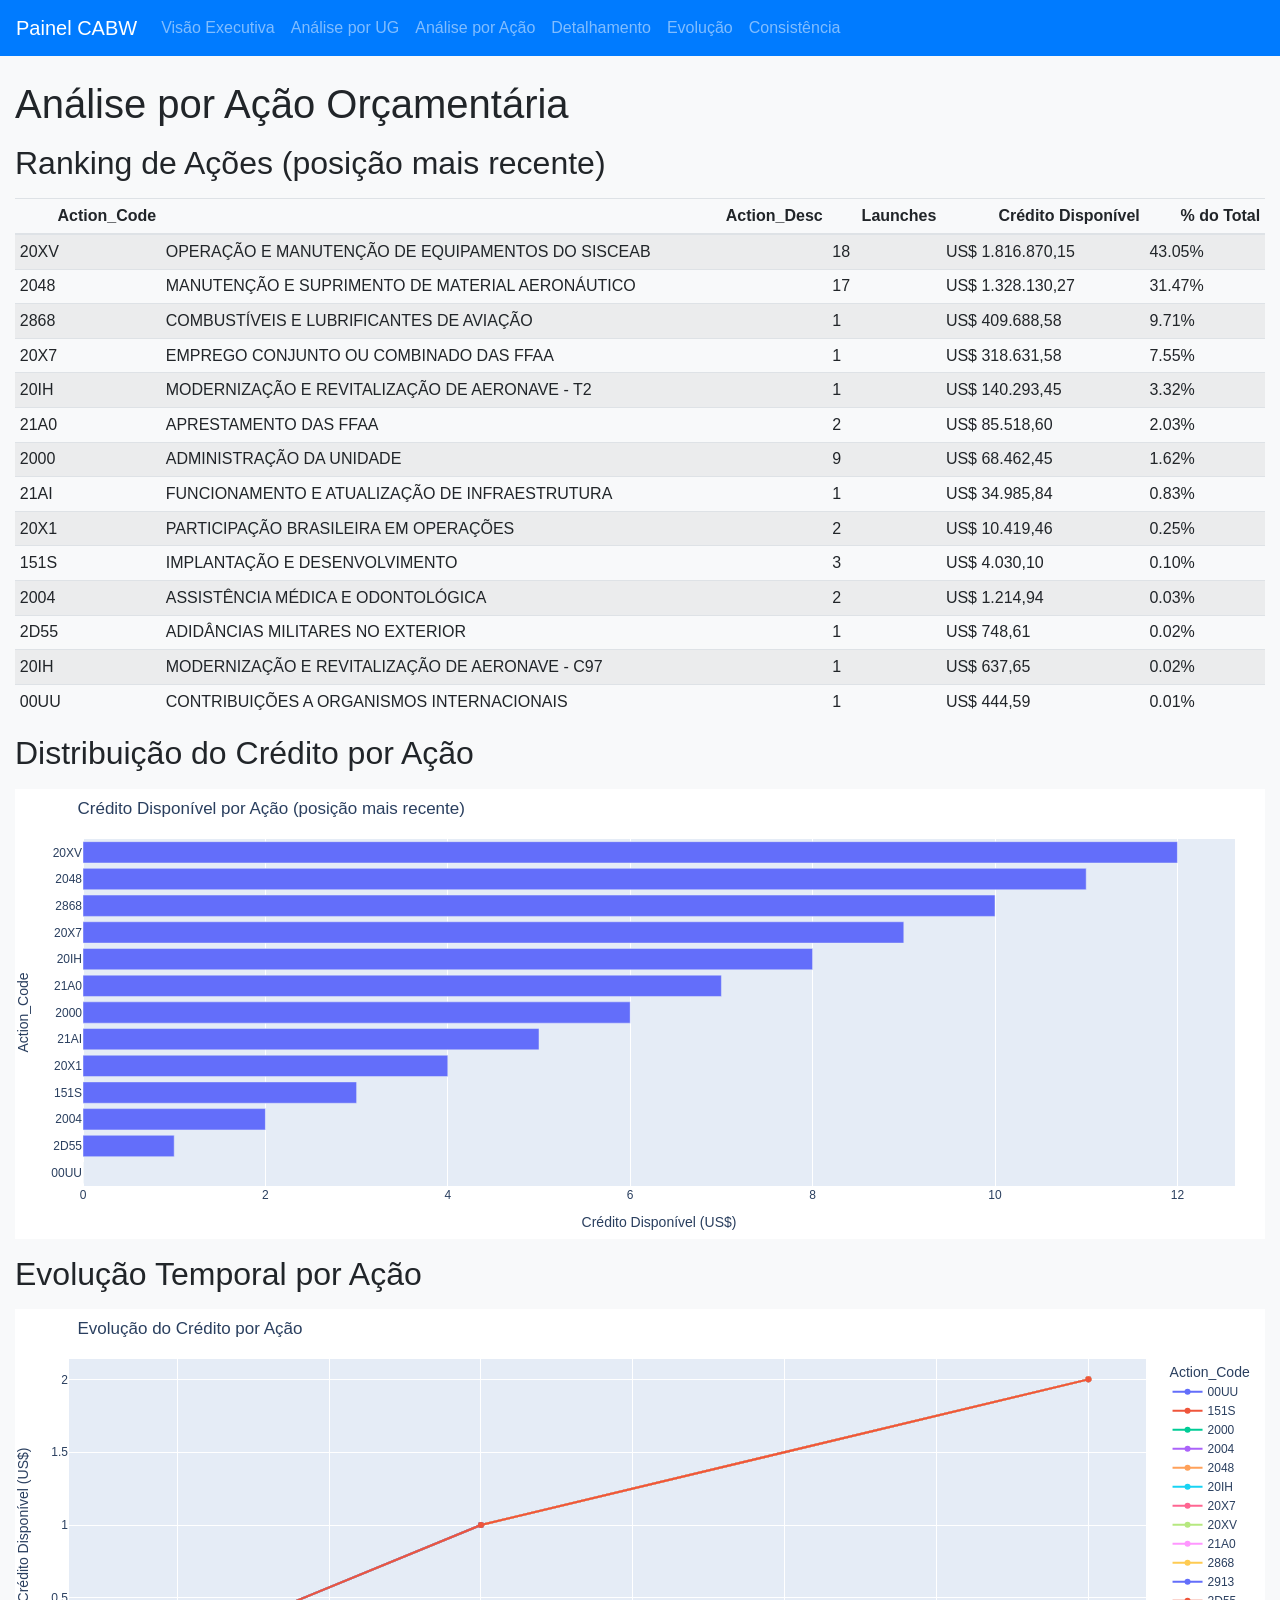
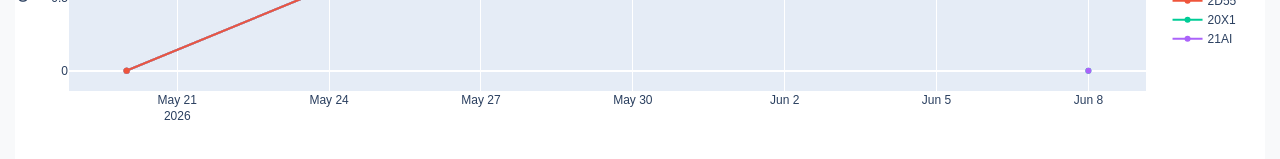
==== action.html @ 00cea477 "Add files via upload" ====
<!DOCTYPE html>
    <html lang="pt-BR">
    <head>
      <meta charset="utf-8">
      <meta name="viewport" content="width=device-width, initial-scale=1, shrink-to-fit=no">
      <title>Painel CABW - Análise por Ação</title>
      <link rel="stylesheet" href="https://cdn.jsdelivr.net/npm/bootstrap@4.6.2/dist/css/bootstrap.min.css">
      <link rel="stylesheet" type="text/css" href="css/style.css">
      <script src="https://cdn.plot.ly/plotly-2.16.1.min.js"></script>
    
    </head>
    <body>
    
    <nav class="navbar navbar-expand-lg navbar-dark bg-primary">
      <a class="navbar-brand" href="index.html">Painel CABW</a>
      <button class="navbar-toggler" type="button" data-toggle="collapse" data-target="#navbarNav" aria-controls="navbarNav" aria-expanded="false" aria-label="Toggle navigation">
        <span class="navbar-toggler-icon"></span>
      </button>
      <div class="collapse navbar-collapse" id="navbarNav">
        <ul class="navbar-nav mr-auto">
          <li class="nav-item"><a class="nav-link" href="index.html">Visão Executiva</a></li>
          <li class="nav-item"><a class="nav-link" href="ug.html">Análise por UG</a></li>
          <li class="nav-item"><a class="nav-link" href="action.html">Análise por Ação</a></li>
          <li class="nav-item"><a class="nav-link" href="detail.html">Detalhamento</a></li>
          <li class="nav-item"><a class="nav-link" href="evolution.html">Evolução</a></li>
          <li class="nav-item"><a class="nav-link" href="consistency.html">Consistência</a></li>
        </ul>
      </div>
    </nav>
    
    <div class="container-fluid mt-4">
    <h1>Análise por Ação Orçamentária</h1>
<h2>Ranking de Ações (posição mais recente)</h2>
<table class="dataframe table table-striped table-sm">
  <thead>
    <tr style="text-align: right;">
      <th>Action_Code</th>
      <th>Action_Desc</th>
      <th>Launches</th>
      <th>Crédito Disponível</th>
      <th>% do Total</th>
    </tr>
  </thead>
  <tbody>
    <tr>
      <td>20XV</td>
      <td>OPERAÇÃO E MANUTENÇÃO DE EQUIPAMENTOS DO SISCEAB</td>
      <td>18</td>
      <td>US$ 1.816.870,15</td>
      <td>43.05%</td>
    </tr>
    <tr>
      <td>2048</td>
      <td>MANUTENÇÃO E SUPRIMENTO DE MATERIAL AERONÁUTICO</td>
      <td>17</td>
      <td>US$ 1.328.130,27</td>
      <td>31.47%</td>
    </tr>
    <tr>
      <td>2868</td>
      <td>COMBUSTÍVEIS E LUBRIFICANTES DE AVIAÇÃO</td>
      <td>1</td>
      <td>US$ 409.688,58</td>
      <td>9.71%</td>
    </tr>
    <tr>
      <td>20X7</td>
      <td>EMPREGO CONJUNTO OU COMBINADO DAS FFAA</td>
      <td>1</td>
      <td>US$ 318.631,58</td>
      <td>7.55%</td>
    </tr>
    <tr>
      <td>20IH</td>
      <td>MODERNIZAÇÃO E REVITALIZAÇÃO DE AERONAVE - T2</td>
      <td>1</td>
      <td>US$ 140.293,45</td>
      <td>3.32%</td>
    </tr>
    <tr>
      <td>21A0</td>
      <td>APRESTAMENTO DAS FFAA</td>
      <td>2</td>
      <td>US$ 85.518,60</td>
      <td>2.03%</td>
    </tr>
    <tr>
      <td>2000</td>
      <td>ADMINISTRAÇÃO DA UNIDADE</td>
      <td>9</td>
      <td>US$ 68.462,45</td>
      <td>1.62%</td>
    </tr>
    <tr>
      <td>21AI</td>
      <td>FUNCIONAMENTO E ATUALIZAÇÃO DE INFRAESTRUTURA</td>
      <td>1</td>
      <td>US$ 34.985,84</td>
      <td>0.83%</td>
    </tr>
    <tr>
      <td>20X1</td>
      <td>PARTICIPAÇÃO BRASILEIRA EM OPERAÇÕES</td>
      <td>2</td>
      <td>US$ 10.419,46</td>
      <td>0.25%</td>
    </tr>
    <tr>
      <td>151S</td>
      <td>IMPLANTAÇÃO E DESENVOLVIMENTO</td>
      <td>3</td>
      <td>US$ 4.030,10</td>
      <td>0.10%</td>
    </tr>
    <tr>
      <td>2004</td>
      <td>ASSISTÊNCIA MÉDICA E ODONTOLÓGICA</td>
      <td>2</td>
      <td>US$ 1.214,94</td>
      <td>0.03%</td>
    </tr>
    <tr>
      <td>2D55</td>
      <td>ADIDÂNCIAS MILITARES NO EXTERIOR</td>
      <td>1</td>
      <td>US$ 748,61</td>
      <td>0.02%</td>
    </tr>
    <tr>
      <td>20IH</td>
      <td>MODERNIZAÇÃO E REVITALIZAÇÃO DE AERONAVE - C97</td>
      <td>1</td>
      <td>US$ 637,65</td>
      <td>0.02%</td>
    </tr>
    <tr>
      <td>00UU</td>
      <td>CONTRIBUIÇÕES A ORGANISMOS INTERNACIONAIS</td>
      <td>1</td>
      <td>US$ 444,59</td>
      <td>0.01%</td>
    </tr>
  </tbody>
</table><h2>Distribuição do Crédito por Ação</h2>
<div>                            <div id="ee2855ca-804e-45d4-9685-c2eab8372aeb" class="plotly-graph-div" style="height:100%; width:100%;"></div>            <script type="text/javascript">                window.PLOTLYENV=window.PLOTLYENV || {};                                if (document.getElementById("ee2855ca-804e-45d4-9685-c2eab8372aeb")) {                    Plotly.newPlot(                        "ee2855ca-804e-45d4-9685-c2eab8372aeb",                        [{"hovertemplate":"Crédito Disponível (US$)=%{x}\u003cbr\u003eAction_Code=%{y}\u003cextra\u003e\u003c\u002fextra\u003e","legendgroup":"","marker":{"color":"#636efa","pattern":{"shape":""}},"name":"","orientation":"h","showlegend":false,"textposition":"auto","x":{"dtype":"f8","bdata":"PQrXo3DJe0B7FK5H4WSHQPYoXI\u002fC+5JAMzMzMzN8r0AUrkfhulnEQBSuR+E6FeFANDMzM+e28ECamZmZ6eD0QM3MzMwYNAFBH4XrUZ5yE0EfhetRYgEZQVK4HkUCRDRBZmZmJia5O0E="},"xaxis":"x","y":["00UU","2D55","2004","151S","20X1","21AI","2000","21A0","20IH","20X7","2868","2048","20XV"],"yaxis":"y","type":"bar"}],                        {"template":{"data":{"histogram2dcontour":[{"type":"histogram2dcontour","colorbar":{"outlinewidth":0,"ticks":""},"colorscale":[[0.0,"#0d0887"],[0.1111111111111111,"#46039f"],[0.2222222222222222,"#7201a8"],[0.3333333333333333,"#9c179e"],[0.4444444444444444,"#bd3786"],[0.5555555555555556,"#d8576b"],[0.6666666666666666,"#ed7953"],[0.7777777777777778,"#fb9f3a"],[0.8888888888888888,"#fdca26"],[1.0,"#f0f921"]]}],"choropleth":[{"type":"choropleth","colorbar":{"outlinewidth":0,"ticks":""}}],"histogram2d":[{"type":"histogram2d","colorbar":{"outlinewidth":0,"ticks":""},"colorscale":[[0.0,"#0d0887"],[0.1111111111111111,"#46039f"],[0.2222222222222222,"#7201a8"],[0.3333333333333333,"#9c179e"],[0.4444444444444444,"#bd3786"],[0.5555555555555556,"#d8576b"],[0.6666666666666666,"#ed7953"],[0.7777777777777778,"#fb9f3a"],[0.8888888888888888,"#fdca26"],[1.0,"#f0f921"]]}],"heatmap":[{"type":"heatmap","colorbar":{"outlinewidth":0,"ticks":""},"colorscale":[[0.0,"#0d0887"],[0.1111111111111111,"#46039f"],[0.2222222222222222,"#7201a8"],[0.3333333333333333,"#9c179e"],[0.4444444444444444,"#bd3786"],[0.5555555555555556,"#d8576b"],[0.6666666666666666,"#ed7953"],[0.7777777777777778,"#fb9f3a"],[0.8888888888888888,"#fdca26"],[1.0,"#f0f921"]]}],"contourcarpet":[{"type":"contourcarpet","colorbar":{"outlinewidth":0,"ticks":""}}],"contour":[{"type":"contour","colorbar":{"outlinewidth":0,"ticks":""},"colorscale":[[0.0,"#0d0887"],[0.1111111111111111,"#46039f"],[0.2222222222222222,"#7201a8"],[0.3333333333333333,"#9c179e"],[0.4444444444444444,"#bd3786"],[0.5555555555555556,"#d8576b"],[0.6666666666666666,"#ed7953"],[0.7777777777777778,"#fb9f3a"],[0.8888888888888888,"#fdca26"],[1.0,"#f0f921"]]}],"surface":[{"type":"surface","colorbar":{"outlinewidth":0,"ticks":""},"colorscale":[[0.0,"#0d0887"],[0.1111111111111111,"#46039f"],[0.2222222222222222,"#7201a8"],[0.3333333333333333,"#9c179e"],[0.4444444444444444,"#bd3786"],[0.5555555555555556,"#d8576b"],[0.6666666666666666,"#ed7953"],[0.7777777777777778,"#fb9f3a"],[0.8888888888888888,"#fdca26"],[1.0,"#f0f921"]]}],"mesh3d":[{"type":"mesh3d","colorbar":{"outlinewidth":0,"ticks":""}}],"scatter":[{"fillpattern":{"fillmode":"overlay","size":10,"solidity":0.2},"type":"scatter"}],"parcoords":[{"type":"parcoords","line":{"colorbar":{"outlinewidth":0,"ticks":""}}}],"scatterpolargl":[{"type":"scatterpolargl","marker":{"colorbar":{"outlinewidth":0,"ticks":""}}}],"bar":[{"error_x":{"color":"#2a3f5f"},"error_y":{"color":"#2a3f5f"},"marker":{"line":{"color":"#E5ECF6","width":0.5},"pattern":{"fillmode":"overlay","size":10,"solidity":0.2}},"type":"bar"}],"scattergeo":[{"type":"scattergeo","marker":{"colorbar":{"outlinewidth":0,"ticks":""}}}],"scatterpolar":[{"type":"scatterpolar","marker":{"colorbar":{"outlinewidth":0,"ticks":""}}}],"histogram":[{"marker":{"pattern":{"fillmode":"overlay","size":10,"solidity":0.2}},"type":"histogram"}],"scattergl":[{"type":"scattergl","marker":{"colorbar":{"outlinewidth":0,"ticks":""}}}],"scatter3d":[{"type":"scatter3d","line":{"colorbar":{"outlinewidth":0,"ticks":""}},"marker":{"colorbar":{"outlinewidth":0,"ticks":""}}}],"scattermap":[{"type":"scattermap","marker":{"colorbar":{"outlinewidth":0,"ticks":""}}}],"scattermapbox":[{"type":"scattermapbox","marker":{"colorbar":{"outlinewidth":0,"ticks":""}}}],"scatterternary":[{"type":"scatterternary","marker":{"colorbar":{"outlinewidth":0,"ticks":""}}}],"scattercarpet":[{"type":"scattercarpet","marker":{"colorbar":{"outlinewidth":0,"ticks":""}}}],"carpet":[{"aaxis":{"endlinecolor":"#2a3f5f","gridcolor":"white","linecolor":"white","minorgridcolor":"white","startlinecolor":"#2a3f5f"},"baxis":{"endlinecolor":"#2a3f5f","gridcolor":"white","linecolor":"white","minorgridcolor":"white","startlinecolor":"#2a3f5f"},"type":"carpet"}],"table":[{"cells":{"fill":{"color":"#EBF0F8"},"line":{"color":"white"}},"header":{"fill":{"color":"#C8D4E3"},"line":{"color":"white"}},"type":"table"}],"barpolar":[{"marker":{"line":{"color":"#E5ECF6","width":0.5},"pattern":{"fillmode":"overlay","size":10,"solidity":0.2}},"type":"barpolar"}],"pie":[{"automargin":true,"type":"pie"}]},"layout":{"autotypenumbers":"strict","colorway":["#636efa","#EF553B","#00cc96","#ab63fa","#FFA15A","#19d3f3","#FF6692","#B6E880","#FF97FF","#FECB52"],"font":{"color":"#2a3f5f"},"hovermode":"closest","hoverlabel":{"align":"left"},"paper_bgcolor":"white","plot_bgcolor":"#E5ECF6","polar":{"bgcolor":"#E5ECF6","angularaxis":{"gridcolor":"white","linecolor":"white","ticks":""},"radialaxis":{"gridcolor":"white","linecolor":"white","ticks":""}},"ternary":{"bgcolor":"#E5ECF6","aaxis":{"gridcolor":"white","linecolor":"white","ticks":""},"baxis":{"gridcolor":"white","linecolor":"white","ticks":""},"caxis":{"gridcolor":"white","linecolor":"white","ticks":""}},"coloraxis":{"colorbar":{"outlinewidth":0,"ticks":""}},"colorscale":{"sequential":[[0.0,"#0d0887"],[0.1111111111111111,"#46039f"],[0.2222222222222222,"#7201a8"],[0.3333333333333333,"#9c179e"],[0.4444444444444444,"#bd3786"],[0.5555555555555556,"#d8576b"],[0.6666666666666666,"#ed7953"],[0.7777777777777778,"#fb9f3a"],[0.8888888888888888,"#fdca26"],[1.0,"#f0f921"]],"sequentialminus":[[0.0,"#0d0887"],[0.1111111111111111,"#46039f"],[0.2222222222222222,"#7201a8"],[0.3333333333333333,"#9c179e"],[0.4444444444444444,"#bd3786"],[0.5555555555555556,"#d8576b"],[0.6666666666666666,"#ed7953"],[0.7777777777777778,"#fb9f3a"],[0.8888888888888888,"#fdca26"],[1.0,"#f0f921"]],"diverging":[[0,"#8e0152"],[0.1,"#c51b7d"],[0.2,"#de77ae"],[0.3,"#f1b6da"],[0.4,"#fde0ef"],[0.5,"#f7f7f7"],[0.6,"#e6f5d0"],[0.7,"#b8e186"],[0.8,"#7fbc41"],[0.9,"#4d9221"],[1,"#276419"]]},"xaxis":{"gridcolor":"white","linecolor":"white","ticks":"","title":{"standoff":15},"zerolinecolor":"white","automargin":true,"zerolinewidth":2},"yaxis":{"gridcolor":"white","linecolor":"white","ticks":"","title":{"standoff":15},"zerolinecolor":"white","automargin":true,"zerolinewidth":2},"scene":{"xaxis":{"backgroundcolor":"#E5ECF6","gridcolor":"white","linecolor":"white","showbackground":true,"ticks":"","zerolinecolor":"white","gridwidth":2},"yaxis":{"backgroundcolor":"#E5ECF6","gridcolor":"white","linecolor":"white","showbackground":true,"ticks":"","zerolinecolor":"white","gridwidth":2},"zaxis":{"backgroundcolor":"#E5ECF6","gridcolor":"white","linecolor":"white","showbackground":true,"ticks":"","zerolinecolor":"white","gridwidth":2}},"shapedefaults":{"line":{"color":"#2a3f5f"}},"annotationdefaults":{"arrowcolor":"#2a3f5f","arrowhead":0,"arrowwidth":1},"geo":{"bgcolor":"white","landcolor":"#E5ECF6","subunitcolor":"white","showland":true,"showlakes":true,"lakecolor":"white"},"title":{"x":0.05},"mapbox":{"style":"light"}}},"xaxis":{"anchor":"y","domain":[0.0,1.0],"title":{"text":"Crédito Disponível (US$)"}},"yaxis":{"anchor":"x","domain":[0.0,1.0],"title":{"text":"Action_Code"}},"legend":{"tracegroupgap":0},"title":{"text":"Crédito Disponível por Ação (posição mais recente)"},"barmode":"relative","margin":{"l":30,"r":30,"t":50,"b":30}},                        {"responsive": true}                    )                };            </script>        </div><h2>Evolução Temporal por Ação</h2>
<div>                            <div id="6f3ee8f8-37bc-4fb2-8448-15db2465bc88" class="plotly-graph-div" style="height:100%; width:100%;"></div>            <script type="text/javascript">                window.PLOTLYENV=window.PLOTLYENV || {};                                if (document.getElementById("6f3ee8f8-37bc-4fb2-8448-15db2465bc88")) {                    Plotly.newPlot(                        "6f3ee8f8-37bc-4fb2-8448-15db2465bc88",                        [{"hovertemplate":"Action_Code=00UU\u003cbr\u003e=%{x}\u003cbr\u003eCrédito Disponível (US$)=%{y}\u003cextra\u003e\u003c\u002fextra\u003e","legendgroup":"00UU","line":{"color":"#636efa","dash":"solid"},"marker":{"symbol":"circle"},"mode":"lines+markers","name":"00UU","orientation":"v","showlegend":true,"x":["2026-05-20T00:00:00","2026-05-27T00:00:00","2026-06-08T00:00:00"],"xaxis":"x","y":{"dtype":"f8","bdata":"PQrXo3DJe0A9CtejcMl7QD0K16NwyXtA"},"yaxis":"y","type":"scatter"},{"hovertemplate":"Action_Code=151S\u003cbr\u003e=%{x}\u003cbr\u003eCrédito Disponível (US$)=%{y}\u003cextra\u003e\u003c\u002fextra\u003e","legendgroup":"151S","line":{"color":"#EF553B","dash":"solid"},"marker":{"symbol":"circle"},"mode":"lines+markers","name":"151S","orientation":"v","showlegend":true,"x":["2026-05-20T00:00:00","2026-05-27T00:00:00","2026-06-08T00:00:00"],"xaxis":"x","y":{"dtype":"f8","bdata":"ZmZmZma4n0BmZmZmZrifQDMzMzMzfK9A"},"yaxis":"y","type":"scatter"},{"hovertemplate":"Action_Code=2000\u003cbr\u003e=%{x}\u003cbr\u003eCrédito Disponível (US$)=%{y}\u003cextra\u003e\u003c\u002fextra\u003e","legendgroup":"2000","line":{"color":"#00cc96","dash":"solid"},"marker":{"symbol":"circle"},"mode":"lines+markers","name":"2000","orientation":"v","showlegend":true,"x":["2026-05-20T00:00:00","2026-05-27T00:00:00","2026-06-08T00:00:00"],"xaxis":"x","y":{"dtype":"f8","bdata":"9ihcjzqW+EBnZmZmDpnvQDQzMzPntvBA"},"yaxis":"y","type":"scatter"},{"hovertemplate":"Action_Code=2004\u003cbr\u003e=%{x}\u003cbr\u003eCrédito Disponível (US$)=%{y}\u003cextra\u003e\u003c\u002fextra\u003e","legendgroup":"2004","line":{"color":"#ab63fa","dash":"solid"},"marker":{"symbol":"circle"},"mode":"lines+markers","name":"2004","orientation":"v","showlegend":true,"x":["2026-05-20T00:00:00","2026-05-27T00:00:00","2026-06-08T00:00:00"],"xaxis":"x","y":{"dtype":"f8","bdata":"H4XrUfCQAkHsUbgehf+HQPYoXI\u002fC+5JA"},"yaxis":"y","type":"scatter"},{"hovertemplate":"Action_Code=2048\u003cbr\u003e=%{x}\u003cbr\u003eCrédito Disponível (US$)=%{y}\u003cextra\u003e\u003c\u002fextra\u003e","legendgroup":"2048","line":{"color":"#FFA15A","dash":"solid"},"marker":{"symbol":"circle"},"mode":"lines+markers","name":"2048","orientation":"v","showlegend":true,"x":["2026-05-20T00:00:00","2026-05-27T00:00:00","2026-06-08T00:00:00"],"xaxis":"x","y":{"dtype":"f8","bdata":"UrgeBdj7NkG4HoWrB7s6QVK4HkUCRDRB"},"yaxis":"y","type":"scatter"},{"hovertemplate":"Action_Code=20IH\u003cbr\u003e=%{x}\u003cbr\u003eCrédito Disponível (US$)=%{y}\u003cextra\u003e\u003c\u002fextra\u003e","legendgroup":"20IH","line":{"color":"#19d3f3","dash":"solid"},"marker":{"symbol":"circle"},"mode":"lines+markers","name":"20IH","orientation":"v","showlegend":true,"x":["2026-05-20T00:00:00","2026-05-27T00:00:00","2026-06-08T00:00:00"],"xaxis":"x","y":{"dtype":"f8","bdata":"ZmZmZgiVCUFmZmZmCJUJQc3MzMwYNAFB"},"yaxis":"y","type":"scatter"},{"hovertemplate":"Action_Code=20X7\u003cbr\u003e=%{x}\u003cbr\u003eCrédito Disponível (US$)=%{y}\u003cextra\u003e\u003c\u002fextra\u003e","legendgroup":"20X7","line":{"color":"#FF6692","dash":"solid"},"marker":{"symbol":"circle"},"mode":"lines+markers","name":"20X7","orientation":"v","showlegend":true,"x":["2026-05-20T00:00:00","2026-05-27T00:00:00","2026-06-08T00:00:00"],"xaxis":"x","y":{"dtype":"f8","bdata":"CtejcC2B8UBmZmZmjsbsQB+F61GechNB"},"yaxis":"y","type":"scatter"},{"hovertemplate":"Action_Code=20XV\u003cbr\u003e=%{x}\u003cbr\u003eCrédito Disponível (US$)=%{y}\u003cextra\u003e\u003c\u002fextra\u003e","legendgroup":"20XV","line":{"color":"#B6E880","dash":"solid"},"marker":{"symbol":"circle"},"mode":"lines+markers","name":"20XV","orientation":"v","showlegend":true,"x":["2026-05-20T00:00:00","2026-05-27T00:00:00","2026-06-08T00:00:00"],"xaxis":"x","y":{"dtype":"f8","bdata":"ZmZm5puLKkF7FK4H7D89QWZmZiYmuTtB"},"yaxis":"y","type":"scatter"},{"hovertemplate":"Action_Code=21A0\u003cbr\u003e=%{x}\u003cbr\u003eCrédito Disponível (US$)=%{y}\u003cextra\u003e\u003c\u002fextra\u003e","legendgroup":"21A0","line":{"color":"#FF97FF","dash":"solid"},"marker":{"symbol":"circle"},"mode":"lines+markers","name":"21A0","orientation":"v","showlegend":true,"x":["2026-05-20T00:00:00","2026-05-27T00:00:00","2026-06-08T00:00:00"],"xaxis":"x","y":{"dtype":"f8","bdata":"KVyPwhWI3kApXI\u002fCFYjeQJqZmZnp4PRA"},"yaxis":"y","type":"scatter"},{"hovertemplate":"Action_Code=2868\u003cbr\u003e=%{x}\u003cbr\u003eCrédito Disponível (US$)=%{y}\u003cextra\u003e\u003c\u002fextra\u003e","legendgroup":"2868","line":{"color":"#FECB52","dash":"solid"},"marker":{"symbol":"circle"},"mode":"lines+markers","name":"2868","orientation":"v","showlegend":true,"x":["2026-05-20T00:00:00","2026-05-27T00:00:00","2026-06-08T00:00:00"],"xaxis":"x","y":{"dtype":"f8","bdata":"SOF6lP\u002fLIUEAAAAA0PkhQR+F61FiARlB"},"yaxis":"y","type":"scatter"},{"hovertemplate":"Action_Code=2913\u003cbr\u003e=%{x}\u003cbr\u003eCrédito Disponível (US$)=%{y}\u003cextra\u003e\u003c\u002fextra\u003e","legendgroup":"2913","line":{"color":"#636efa","dash":"solid"},"marker":{"symbol":"circle"},"mode":"lines+markers","name":"2913","orientation":"v","showlegend":true,"x":["2026-05-20T00:00:00","2026-05-27T00:00:00"],"xaxis":"x","y":{"dtype":"f8","bdata":"AAAAAPBH90AAAAAA8Ef3QA=="},"yaxis":"y","type":"scatter"},{"hovertemplate":"Action_Code=2D55\u003cbr\u003e=%{x}\u003cbr\u003eCrédito Disponível (US$)=%{y}\u003cextra\u003e\u003c\u002fextra\u003e","legendgroup":"2D55","line":{"color":"#EF553B","dash":"solid"},"marker":{"symbol":"circle"},"mode":"lines+markers","name":"2D55","orientation":"v","showlegend":true,"x":["2026-05-20T00:00:00","2026-05-27T00:00:00","2026-06-08T00:00:00"],"xaxis":"x","y":{"dtype":"f8","bdata":"exSuR+Fkh0B7FK5H4WSHQHsUrkfhZIdA"},"yaxis":"y","type":"scatter"},{"hovertemplate":"Action_Code=20X1\u003cbr\u003e=%{x}\u003cbr\u003eCrédito Disponível (US$)=%{y}\u003cextra\u003e\u003c\u002fextra\u003e","legendgroup":"20X1","line":{"color":"#00cc96","dash":"solid"},"marker":{"symbol":"circle"},"mode":"lines+markers","name":"20X1","orientation":"v","showlegend":true,"x":["2026-06-08T00:00:00"],"xaxis":"x","y":{"dtype":"f8","bdata":"FK5H4bpZxEA="},"yaxis":"y","type":"scatter"},{"hovertemplate":"Action_Code=21AI\u003cbr\u003e=%{x}\u003cbr\u003eCrédito Disponível (US$)=%{y}\u003cextra\u003e\u003c\u002fextra\u003e","legendgroup":"21AI","line":{"color":"#ab63fa","dash":"solid"},"marker":{"symbol":"circle"},"mode":"lines+markers","name":"21AI","orientation":"v","showlegend":true,"x":["2026-06-08T00:00:00"],"xaxis":"x","y":{"dtype":"f8","bdata":"FK5H4ToV4UA="},"yaxis":"y","type":"scatter"}],                        {"template":{"data":{"histogram2dcontour":[{"type":"histogram2dcontour","colorbar":{"outlinewidth":0,"ticks":""},"colorscale":[[0.0,"#0d0887"],[0.1111111111111111,"#46039f"],[0.2222222222222222,"#7201a8"],[0.3333333333333333,"#9c179e"],[0.4444444444444444,"#bd3786"],[0.5555555555555556,"#d8576b"],[0.6666666666666666,"#ed7953"],[0.7777777777777778,"#fb9f3a"],[0.8888888888888888,"#fdca26"],[1.0,"#f0f921"]]}],"choropleth":[{"type":"choropleth","colorbar":{"outlinewidth":0,"ticks":""}}],"histogram2d":[{"type":"histogram2d","colorbar":{"outlinewidth":0,"ticks":""},"colorscale":[[0.0,"#0d0887"],[0.1111111111111111,"#46039f"],[0.2222222222222222,"#7201a8"],[0.3333333333333333,"#9c179e"],[0.4444444444444444,"#bd3786"],[0.5555555555555556,"#d8576b"],[0.6666666666666666,"#ed7953"],[0.7777777777777778,"#fb9f3a"],[0.8888888888888888,"#fdca26"],[1.0,"#f0f921"]]}],"heatmap":[{"type":"heatmap","colorbar":{"outlinewidth":0,"ticks":""},"colorscale":[[0.0,"#0d0887"],[0.1111111111111111,"#46039f"],[0.2222222222222222,"#7201a8"],[0.3333333333333333,"#9c179e"],[0.4444444444444444,"#bd3786"],[0.5555555555555556,"#d8576b"],[0.6666666666666666,"#ed7953"],[0.7777777777777778,"#fb9f3a"],[0.8888888888888888,"#fdca26"],[1.0,"#f0f921"]]}],"contourcarpet":[{"type":"contourcarpet","colorbar":{"outlinewidth":0,"ticks":""}}],"contour":[{"type":"contour","colorbar":{"outlinewidth":0,"ticks":""},"colorscale":[[0.0,"#0d0887"],[0.1111111111111111,"#46039f"],[0.2222222222222222,"#7201a8"],[0.3333333333333333,"#9c179e"],[0.4444444444444444,"#bd3786"],[0.5555555555555556,"#d8576b"],[0.6666666666666666,"#ed7953"],[0.7777777777777778,"#fb9f3a"],[0.8888888888888888,"#fdca26"],[1.0,"#f0f921"]]}],"surface":[{"type":"surface","colorbar":{"outlinewidth":0,"ticks":""},"colorscale":[[0.0,"#0d0887"],[0.1111111111111111,"#46039f"],[0.2222222222222222,"#7201a8"],[0.3333333333333333,"#9c179e"],[0.4444444444444444,"#bd3786"],[0.5555555555555556,"#d8576b"],[0.6666666666666666,"#ed7953"],[0.7777777777777778,"#fb9f3a"],[0.8888888888888888,"#fdca26"],[1.0,"#f0f921"]]}],"mesh3d":[{"type":"mesh3d","colorbar":{"outlinewidth":0,"ticks":""}}],"scatter":[{"fillpattern":{"fillmode":"overlay","size":10,"solidity":0.2},"type":"scatter"}],"parcoords":[{"type":"parcoords","line":{"colorbar":{"outlinewidth":0,"ticks":""}}}],"scatterpolargl":[{"type":"scatterpolargl","marker":{"colorbar":{"outlinewidth":0,"ticks":""}}}],"bar":[{"error_x":{"color":"#2a3f5f"},"error_y":{"color":"#2a3f5f"},"marker":{"line":{"color":"#E5ECF6","width":0.5},"pattern":{"fillmode":"overlay","size":10,"solidity":0.2}},"type":"bar"}],"scattergeo":[{"type":"scattergeo","marker":{"colorbar":{"outlinewidth":0,"ticks":""}}}],"scatterpolar":[{"type":"scatterpolar","marker":{"colorbar":{"outlinewidth":0,"ticks":""}}}],"histogram":[{"marker":{"pattern":{"fillmode":"overlay","size":10,"solidity":0.2}},"type":"histogram"}],"scattergl":[{"type":"scattergl","marker":{"colorbar":{"outlinewidth":0,"ticks":""}}}],"scatter3d":[{"type":"scatter3d","line":{"colorbar":{"outlinewidth":0,"ticks":""}},"marker":{"colorbar":{"outlinewidth":0,"ticks":""}}}],"scattermap":[{"type":"scattermap","marker":{"colorbar":{"outlinewidth":0,"ticks":""}}}],"scattermapbox":[{"type":"scattermapbox","marker":{"colorbar":{"outlinewidth":0,"ticks":""}}}],"scatterternary":[{"type":"scatterternary","marker":{"colorbar":{"outlinewidth":0,"ticks":""}}}],"scattercarpet":[{"type":"scattercarpet","marker":{"colorbar":{"outlinewidth":0,"ticks":""}}}],"carpet":[{"aaxis":{"endlinecolor":"#2a3f5f","gridcolor":"white","linecolor":"white","minorgridcolor":"white","startlinecolor":"#2a3f5f"},"baxis":{"endlinecolor":"#2a3f5f","gridcolor":"white","linecolor":"white","minorgridcolor":"white","startlinecolor":"#2a3f5f"},"type":"carpet"}],"table":[{"cells":{"fill":{"color":"#EBF0F8"},"line":{"color":"white"}},"header":{"fill":{"color":"#C8D4E3"},"line":{"color":"white"}},"type":"table"}],"barpolar":[{"marker":{"line":{"color":"#E5ECF6","width":0.5},"pattern":{"fillmode":"overlay","size":10,"solidity":0.2}},"type":"barpolar"}],"pie":[{"automargin":true,"type":"pie"}]},"layout":{"autotypenumbers":"strict","colorway":["#636efa","#EF553B","#00cc96","#ab63fa","#FFA15A","#19d3f3","#FF6692","#B6E880","#FF97FF","#FECB52"],"font":{"color":"#2a3f5f"},"hovermode":"closest","hoverlabel":{"align":"left"},"paper_bgcolor":"white","plot_bgcolor":"#E5ECF6","polar":{"bgcolor":"#E5ECF6","angularaxis":{"gridcolor":"white","linecolor":"white","ticks":""},"radialaxis":{"gridcolor":"white","linecolor":"white","ticks":""}},"ternary":{"bgcolor":"#E5ECF6","aaxis":{"gridcolor":"white","linecolor":"white","ticks":""},"baxis":{"gridcolor":"white","linecolor":"white","ticks":""},"caxis":{"gridcolor":"white","linecolor":"white","ticks":""}},"coloraxis":{"colorbar":{"outlinewidth":0,"ticks":""}},"colorscale":{"sequential":[[0.0,"#0d0887"],[0.1111111111111111,"#46039f"],[0.2222222222222222,"#7201a8"],[0.3333333333333333,"#9c179e"],[0.4444444444444444,"#bd3786"],[0.5555555555555556,"#d8576b"],[0.6666666666666666,"#ed7953"],[0.7777777777777778,"#fb9f3a"],[0.8888888888888888,"#fdca26"],[1.0,"#f0f921"]],"sequentialminus":[[0.0,"#0d0887"],[0.1111111111111111,"#46039f"],[0.2222222222222222,"#7201a8"],[0.3333333333333333,"#9c179e"],[0.4444444444444444,"#bd3786"],[0.5555555555555556,"#d8576b"],[0.6666666666666666,"#ed7953"],[0.7777777777777778,"#fb9f3a"],[0.8888888888888888,"#fdca26"],[1.0,"#f0f921"]],"diverging":[[0,"#8e0152"],[0.1,"#c51b7d"],[0.2,"#de77ae"],[0.3,"#f1b6da"],[0.4,"#fde0ef"],[0.5,"#f7f7f7"],[0.6,"#e6f5d0"],[0.7,"#b8e186"],[0.8,"#7fbc41"],[0.9,"#4d9221"],[1,"#276419"]]},"xaxis":{"gridcolor":"white","linecolor":"white","ticks":"","title":{"standoff":15},"zerolinecolor":"white","automargin":true,"zerolinewidth":2},"yaxis":{"gridcolor":"white","linecolor":"white","ticks":"","title":{"standoff":15},"zerolinecolor":"white","automargin":true,"zerolinewidth":2},"scene":{"xaxis":{"backgroundcolor":"#E5ECF6","gridcolor":"white","linecolor":"white","showbackground":true,"ticks":"","zerolinecolor":"white","gridwidth":2},"yaxis":{"backgroundcolor":"#E5ECF6","gridcolor":"white","linecolor":"white","showbackground":true,"ticks":"","zerolinecolor":"white","gridwidth":2},"zaxis":{"backgroundcolor":"#E5ECF6","gridcolor":"white","linecolor":"white","showbackground":true,"ticks":"","zerolinecolor":"white","gridwidth":2}},"shapedefaults":{"line":{"color":"#2a3f5f"}},"annotationdefaults":{"arrowcolor":"#2a3f5f","arrowhead":0,"arrowwidth":1},"geo":{"bgcolor":"white","landcolor":"#E5ECF6","subunitcolor":"white","showland":true,"showlakes":true,"lakecolor":"white"},"title":{"x":0.05},"mapbox":{"style":"light"}}},"xaxis":{"anchor":"y","domain":[0.0,1.0],"title":{"text":""}},"yaxis":{"anchor":"x","domain":[0.0,1.0],"title":{"text":"Crédito Disponível (US$)"}},"legend":{"title":{"text":"Action_Code"},"tracegroupgap":0},"title":{"text":"Evolução do Crédito por Ação"},"margin":{"l":30,"r":30,"t":50,"b":30}},                        {"responsive": true}                    )                };            </script>        </div>
    </div>
    <script src="https://cdn.jsdelivr.net/npm/bootstrap@4.6.2/dist/js/bootstrap.bundle.min.js"></script>
    </body>
    </html>
---- css/style.css ----
body { background-color: #f8f9fa; }
    h1, h2 { margin-top: 1rem; margin-bottom: 1rem; }
    .card { min-height: 140px; }
    .card-text { font-size: 1.1rem; }
    table.dataTable thead th {
        background-color: #007bff;
        color: white;
    }
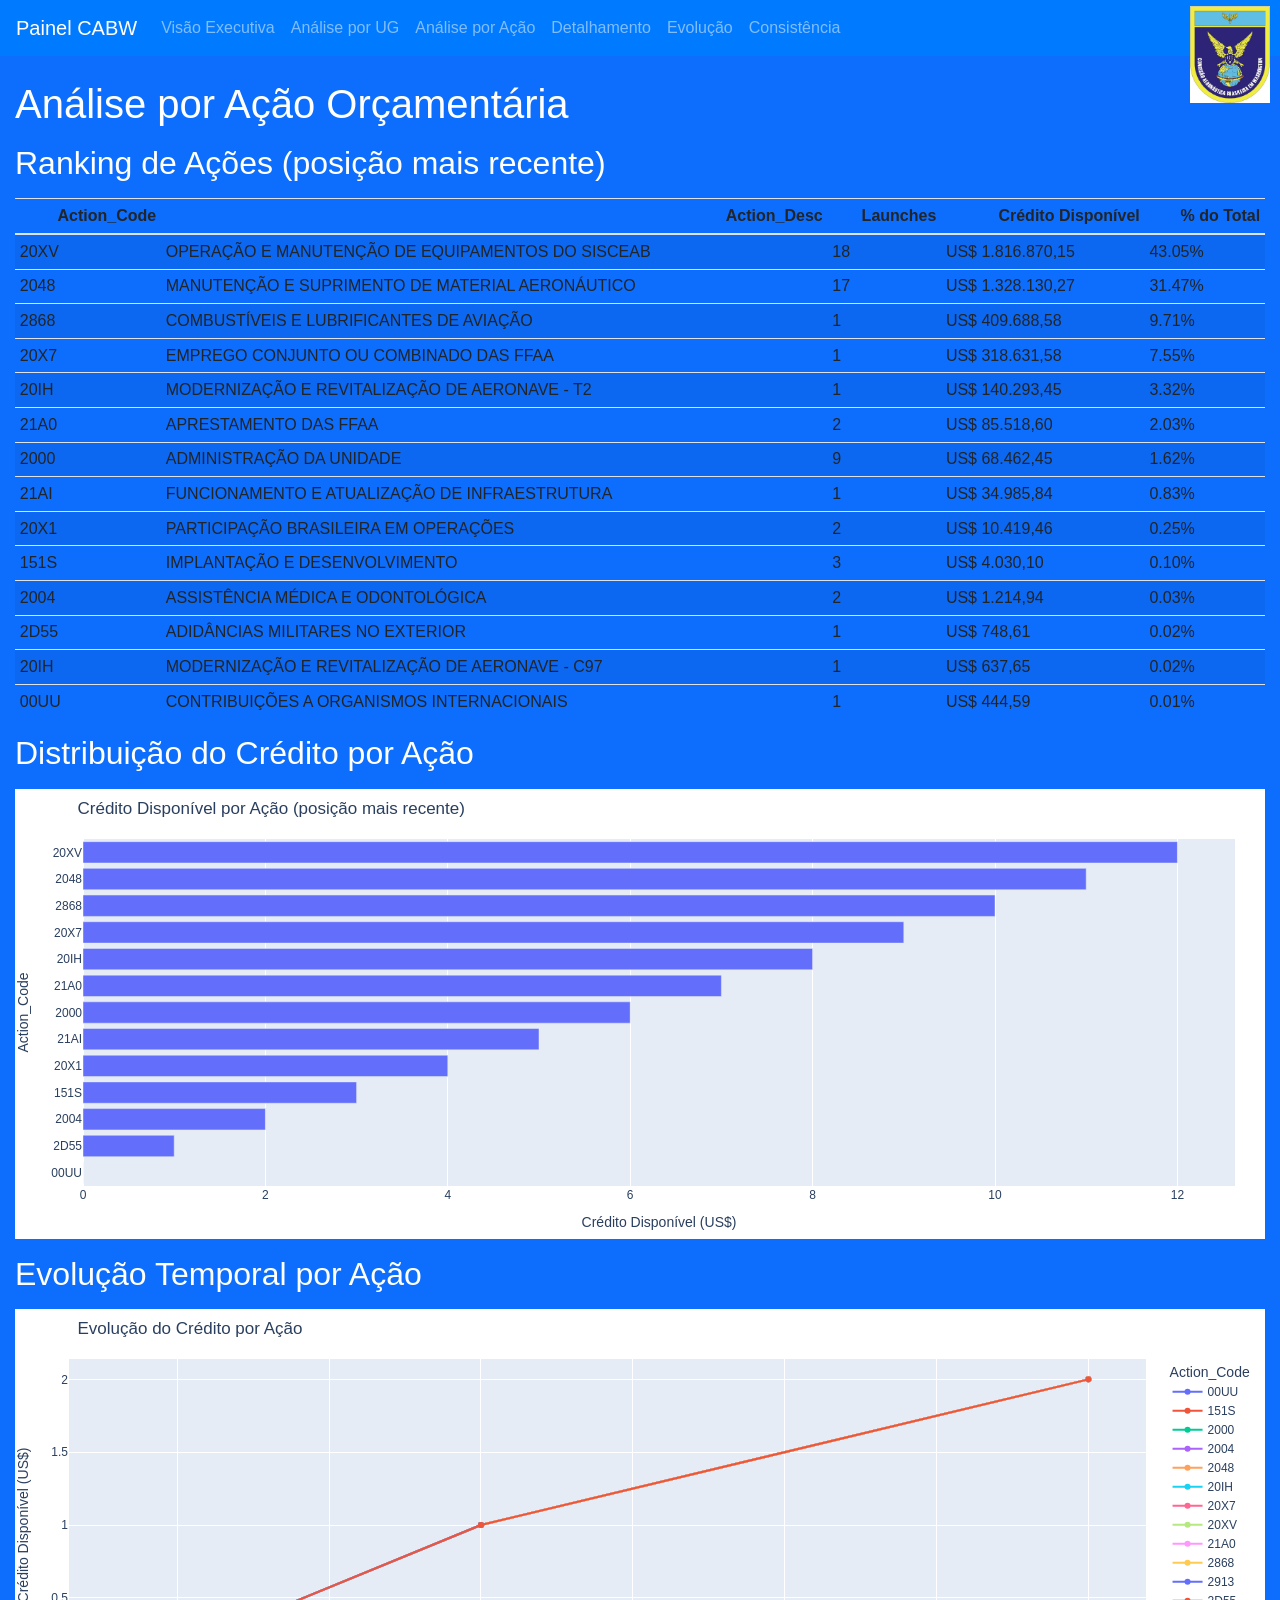
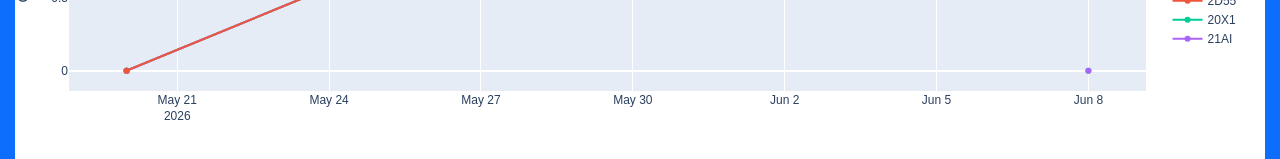
==== commit 3d478905: "Add files via upload" ====
--- a/action.html
+++ b/action.html
@@ -14,6 +14,8 @@
     
     <nav class="navbar navbar-expand-lg navbar-dark bg-primary">
       <a class="navbar-brand" href="index.html">Painel CABW</a>
+      <!-- Logo image pinned to the top right -->
+      <img src="cabw_logo.png" alt="CABW logo" class="header-logo">
       <button class="navbar-toggler" type="button" data-toggle="collapse" data-target="#navbarNav" aria-controls="navbarNav" aria-expanded="false" aria-label="Toggle navigation">
         <span class="navbar-toggler-icon"></span>
       </button>
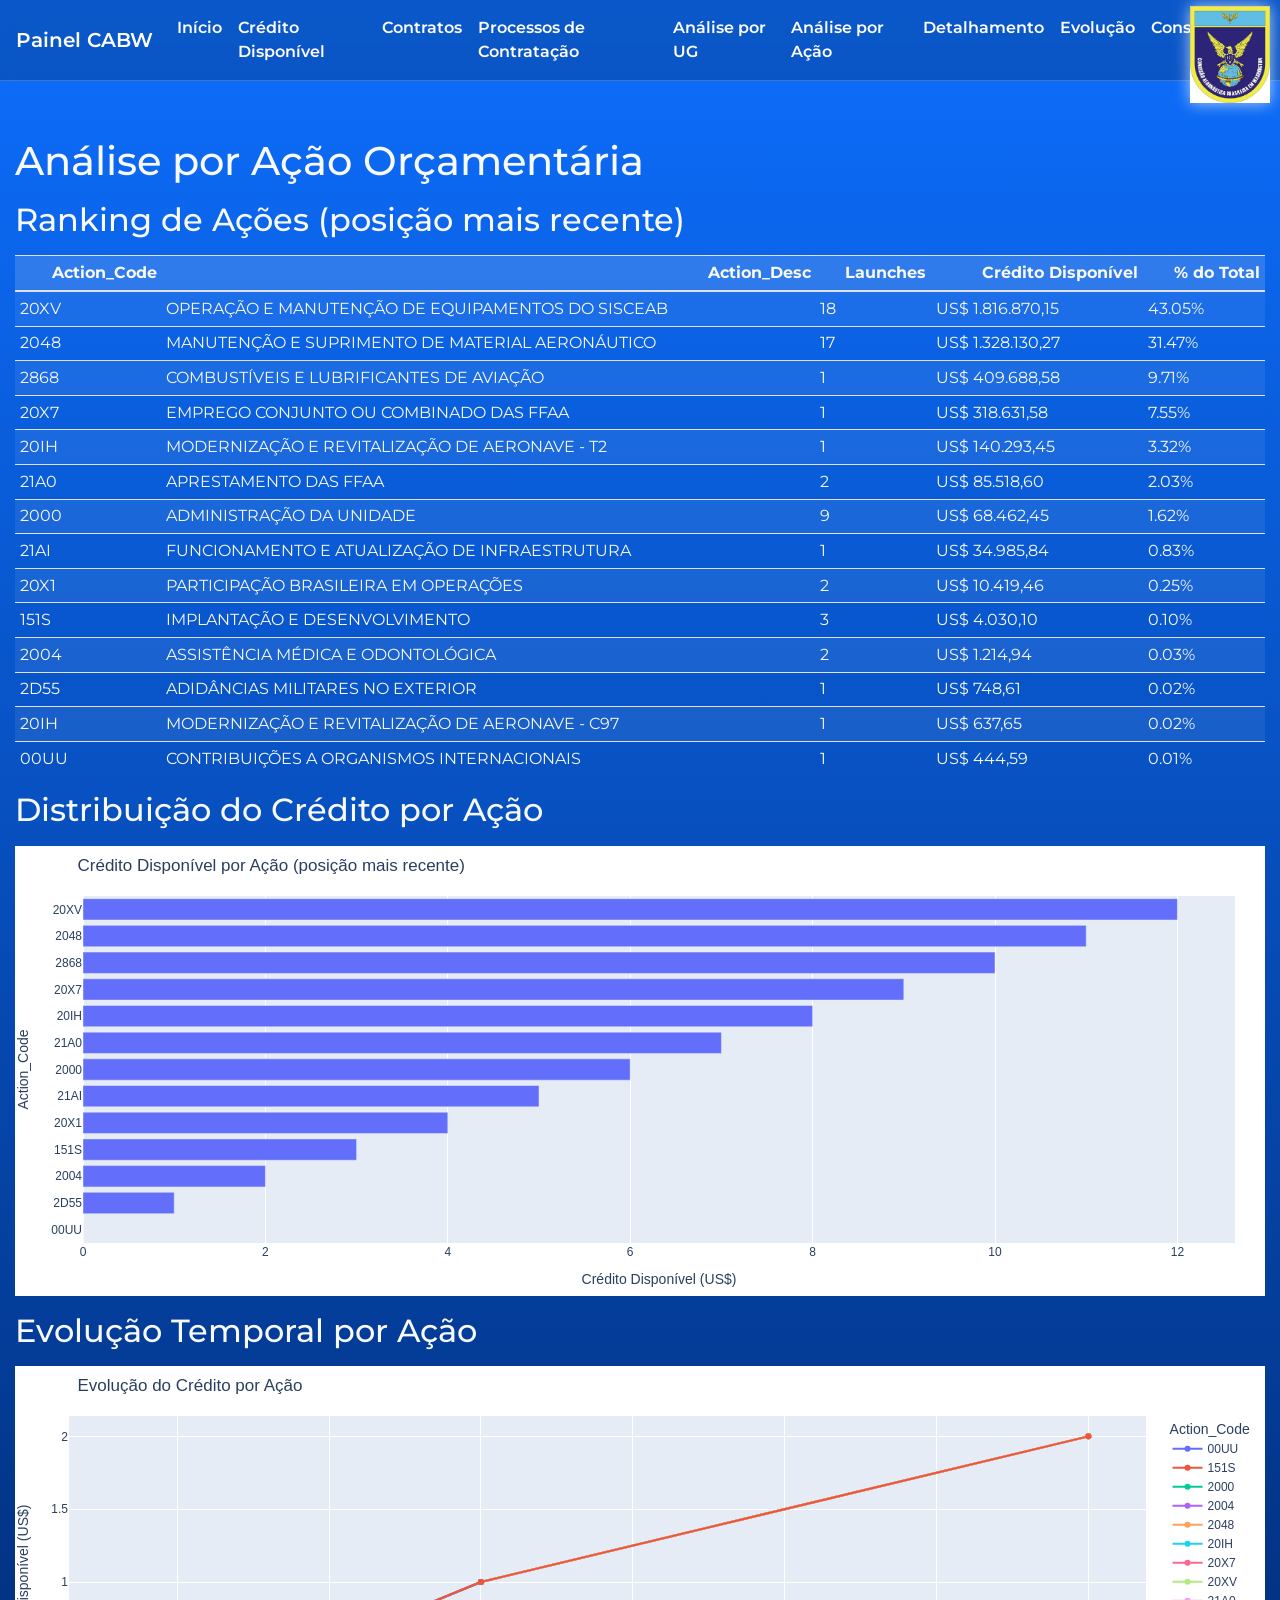
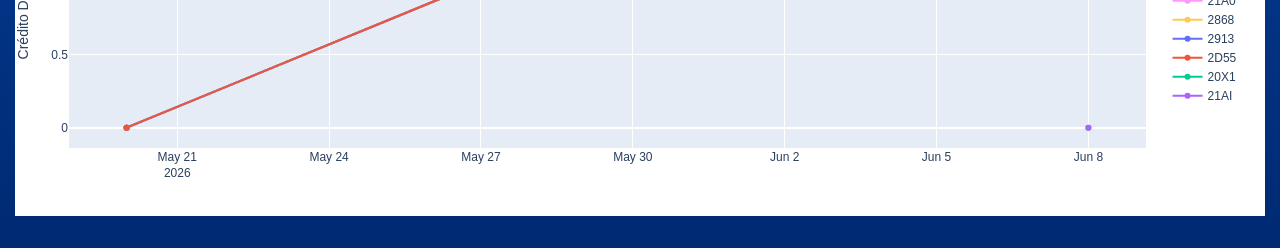
==== commit a258f0d6: "Add files via upload" ====
--- a/action.html
+++ b/action.html
@@ -21,9 +21,14 @@
       </button>
       <div class="collapse navbar-collapse" id="navbarNav">
         <ul class="navbar-nav mr-auto">
-          <li class="nav-item"><a class="nav-link" href="index.html">Visão Executiva</a></li>
+          <!-- Primary navigation to the main dashboards -->
+          <li class="nav-item"><a class="nav-link" href="index.html">Início</a></li>
+          <li class="nav-item"><a class="nav-link" href="credito.html">Crédito Disponível</a></li>
+          <li class="nav-item"><a class="nav-link" href="contratos.html">Contratos</a></li>
+          <li class="nav-item"><a class="nav-link" href="processos.html">Processos de Contratação</a></li>
+          <!-- Secondary navigation for the crédito disponível drill‑down pages -->
           <li class="nav-item"><a class="nav-link" href="ug.html">Análise por UG</a></li>
-          <li class="nav-item"><a class="nav-link" href="action.html">Análise por Ação</a></li>
+          <li class="nav-item active"><a class="nav-link" href="action.html">Análise por Ação</a></li>
           <li class="nav-item"><a class="nav-link" href="detail.html">Detalhamento</a></li>
           <li class="nav-item"><a class="nav-link" href="evolution.html">Evolução</a></li>
           <li class="nav-item"><a class="nav-link" href="consistency.html">Consistência</a></li>
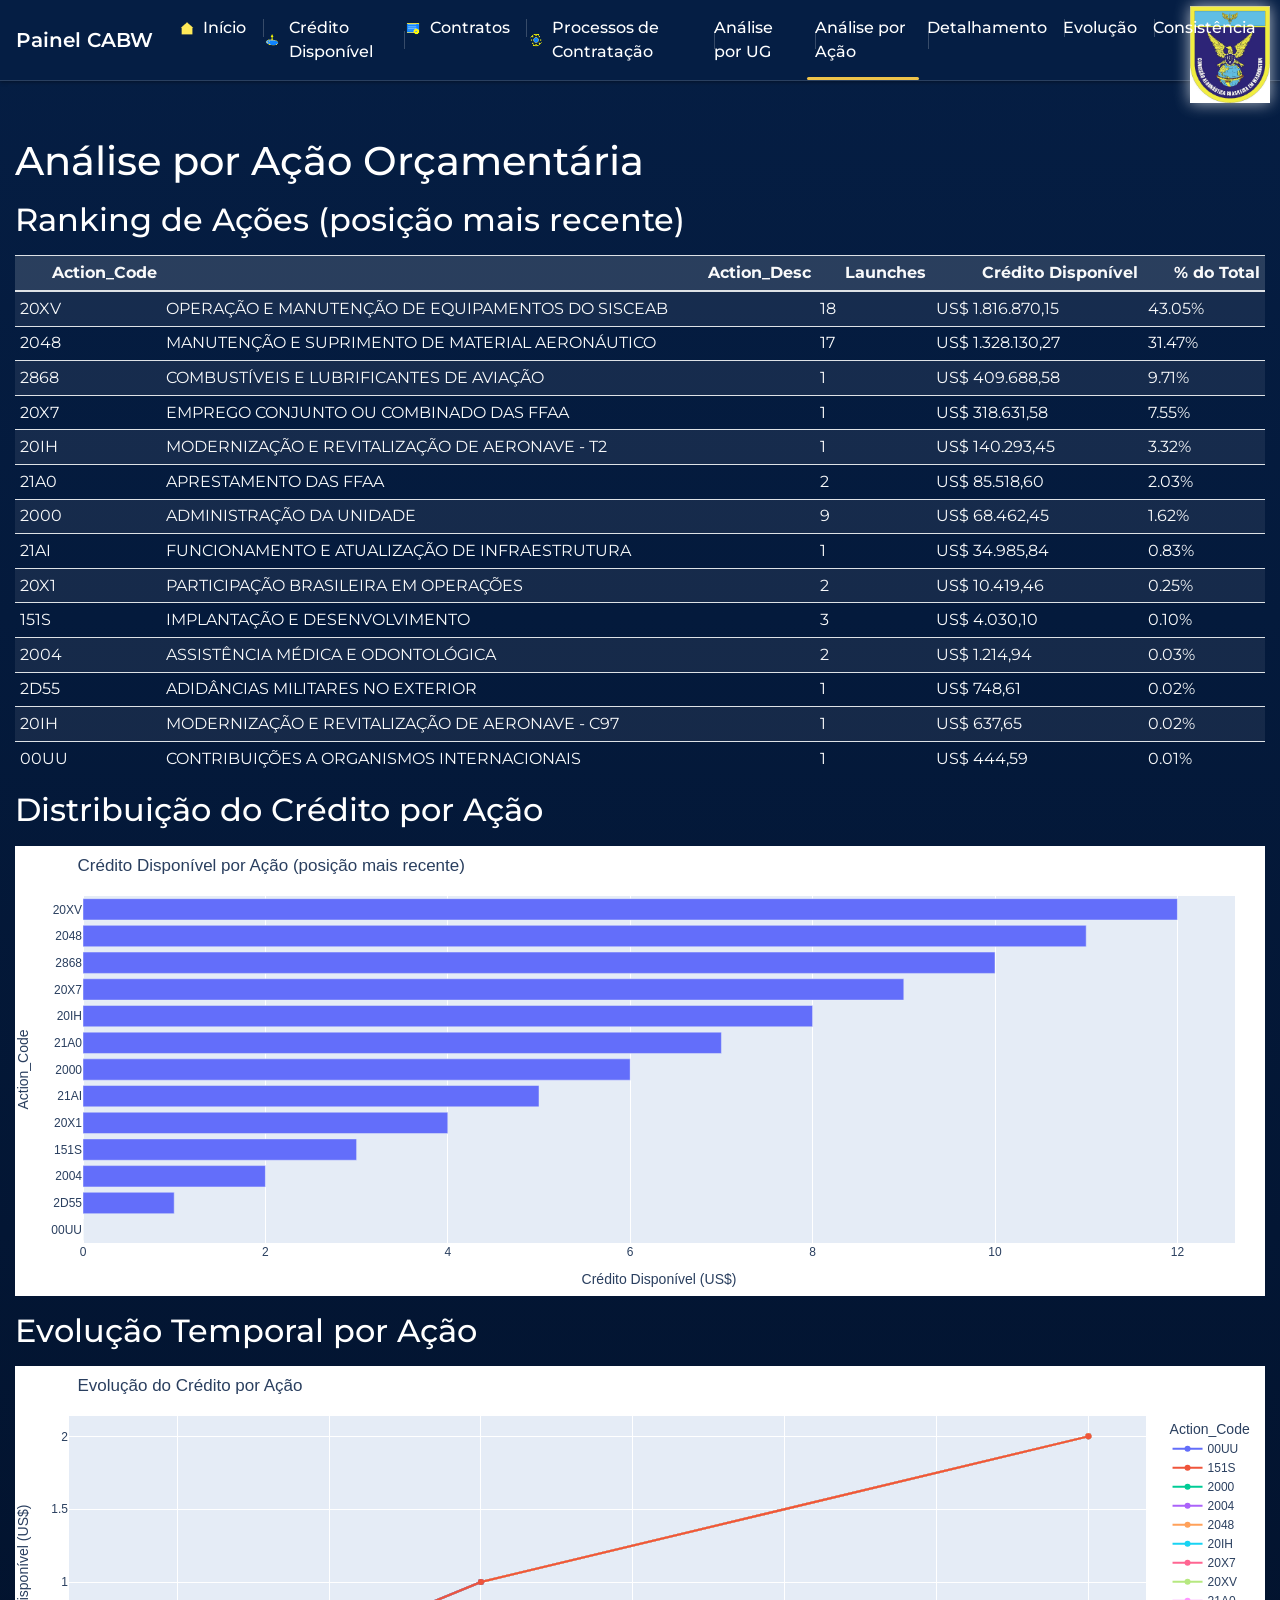
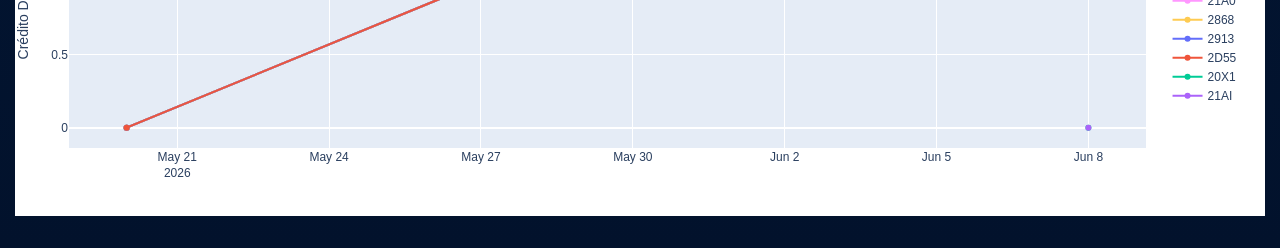
==== commit f93c9570: "Add files via upload" ====
--- a/action.html
+++ b/action.html
@@ -12,7 +12,7 @@
     </head>
     <body>
     
-    <nav class="navbar navbar-expand-lg navbar-dark bg-primary">
+    <nav class="navbar navbar-expand-lg">
       <a class="navbar-brand" href="index.html">Painel CABW</a>
       <!-- Logo image pinned to the top right -->
       <img src="cabw_logo.png" alt="CABW logo" class="header-logo">
@@ -21,11 +21,11 @@
       </button>
       <div class="collapse navbar-collapse" id="navbarNav">
         <ul class="navbar-nav mr-auto">
-          <!-- Primary navigation to the main dashboards -->
-          <li class="nav-item"><a class="nav-link" href="index.html">Início</a></li>
-          <li class="nav-item"><a class="nav-link" href="credito.html">Crédito Disponível</a></li>
-          <li class="nav-item"><a class="nav-link" href="contratos.html">Contratos</a></li>
-          <li class="nav-item"><a class="nav-link" href="processos.html">Processos de Contratação</a></li>
+          <!-- Primary navigation to the main dashboards with icons -->
+          <li class="nav-item"><a class="nav-link" href="index.html"><img src="icons/home_icon.png" class="nav-icon" alt="">Início</a></li>
+          <li class="nav-item"><a class="nav-link" href="credito.html"><img src="icons/credit_icon.png" class="nav-icon" alt="">Crédito Disponível</a></li>
+          <li class="nav-item"><a class="nav-link" href="contratos.html"><img src="icons/contract_icon.png" class="nav-icon" alt="">Contratos</a></li>
+          <li class="nav-item"><a class="nav-link" href="processos.html"><img src="icons/process_icon.png" class="nav-icon" alt="">Processos de Contratação</a></li>
           <!-- Secondary navigation for the crédito disponível drill‑down pages -->
           <li class="nav-item"><a class="nav-link" href="ug.html">Análise por UG</a></li>
           <li class="nav-item active"><a class="nav-link" href="action.html">Análise por Ação</a></li>
--- a/css/style.css
+++ b/css/style.css
@@ -0,0 +1,360 @@
+
+@import url('https://fonts.googleapis.com/css2?family=Montserrat:wght@400;600&display=swap');
+
+/*
+ * Colour variables for consistent theming across the site.  Adjust these values
+ * to quickly adapt the visual palette.  The accent colour is used for
+ * highlights and icons, while the primary background colours define the
+ * dark blue gradients seen throughout the interface.
+ */
+:root {
+    --primary-bg: #051e44;
+    --primary-bg-darker: #02122c;
+    --accent-color: #EFC34A;
+    --text-color: #ffffff;
+}
+
+/*
+ * Adjust the overall page appearance.  The default neutral background used by
+ * Bootstrap is overridden so the entire application has a blue backdrop
+ * consistent with the institutional colours requested.  Setting a body
+ * background colour here ensures all pages share the same look.  If you
+ * adjust this value, pick a colour that provides enough contrast for
+ * readability.
+ */
+body {
+    /* Apply a darker gradient background using the primary colour variables.  This
+       anchors the page in a deep navy tone reminiscent of the reference design. */
+    background: linear-gradient(180deg, var(--primary-bg) 0%, var(--primary-bg-darker) 100%);
+    color: var(--text-color);
+    font-family: 'Montserrat', sans-serif;
+    min-height: 100vh;
+    margin: 0;
+}
+    h1, h2 { margin-top: 1rem; margin-bottom: 1rem; }
+.card { min-height: 140px; }
+
+/* Modern card styling with a translucent glass effect.  The border and
+   backdrop filter give a sense of depth on the coloured background. */
+.card {
+    background-color: rgba(255,255,255,0.15);
+    border: 1px solid rgba(255,255,255,0.25);
+    backdrop-filter: blur(8px);
+    border-radius: 0.75rem;
+    box-shadow: 0 4px 12px rgba(0,0,0,0.25);
+    color: #ffffff;
+    min-height: 150px;
+    margin-bottom: 1rem;
+}
+.card .card-title {
+    color: #ffffff;
+    font-weight: 600;
+}
+.card .card-text {
+    color: #f8f9fa;
+    font-size: 1.15rem;
+}
+    .card-text { font-size: 1.1rem; }
+    table.dataTable thead th {
+        background-color: #007bff;
+        color: white;
+    }
+
+/*
+ * Navigation bar styling
+ *
+ * The navbar is anchored with a solid dark background and subtle shadow.  Icons
+ * accompany each navigation label and separators are drawn between menu
+ * entries.  The active item receives a gold accent bar underneath.
+ */
+.navbar {
+    background-color: var(--primary-bg) !important;
+    border-bottom: 1px solid rgba(255,255,255,0.15);
+    box-shadow: 0 1px 4px rgba(0,0,0,0.4);
+    position: relative;
+}
+.navbar-brand {
+    color: var(--text-color) !important;
+    font-weight: 600;
+}
+.navbar-nav .nav-link {
+    color: var(--text-color) !important;
+    font-weight: 500;
+    display: flex;
+    align-items: center;
+    position: relative;
+    padding-top: 0.5rem;
+    padding-bottom: 0.5rem;
+}
+.navbar-nav .nav-link .nav-icon {
+    width: 20px;
+    height: 20px;
+    margin-right: 0.4rem;
+    filter: brightness(1.2);
+}
+/* Vertical separators between navigation items */
+.navbar-nav .nav-item:not(:last-child) > .nav-link::before {
+    content: '';
+    position: absolute;
+    right: -0.6rem;
+    top: 50%;
+    transform: translateY(-50%);
+    width: 1px;
+    height: 18px;
+    background-color: rgba(255,255,255,0.2);
+}
+/* Highlight the active navigation item with a gold bar at the bottom */
+.navbar-nav .nav-item.active > .nav-link::after {
+    content: '';
+    position: absolute;
+    bottom: -8px;
+    left: 0;
+    right: 0;
+    height: 3px;
+    background-color: var(--accent-color);
+    border-radius: 2px;
+}
+/* Hover effect for navigation links */
+.navbar-nav .nav-link:hover {
+    color: var(--accent-color) !important;
+}
+
+/* Subtle striping for tables on dark backgrounds */
+.table-striped tbody tr:nth-of-type(odd) {
+    background-color: rgba(255,255,255,0.05);
+}
+
+/* Add padding to containers to give elements breathing room */
+.container-fluid {
+    padding-top: 1rem;
+    padding-bottom: 2rem;
+}
+
+/*
+ * Logo positioning.  The following class can be applied to an image in
+ * the navigation bar or page header to pin it to the upper right corner.
+ * The width is constrained to avoid dominating the layout.
+ */
+.header-logo {
+    position: absolute;
+    top: 6px;
+    right: 10px;
+    width: 80px;
+    height: auto;
+    /* Apply a subtle drop shadow to help the logo stand out on the
+       coloured background. Without this effect the logo can appear
+       washed out when the surrounding colours are very similar. */
+    filter: drop-shadow(0 0 8px rgba(255, 255, 255, 0.7));
+}
+
+/*
+ * Home page block styling
+ * These rules define the appearance of the large clickable cards on the
+ * main dashboard page. They mirror the translucent glass effect used
+ * throughout the application while adding subtle hover animations.
+ */
+.home-block {
+    background-color: rgba(255, 255, 255, 0.15);
+    border: 1px solid rgba(255, 255, 255, 0.25);
+    backdrop-filter: blur(8px);
+    border-radius: 1rem;
+    box-shadow: 0 4px 12px rgba(0, 0, 0, 0.25);
+    color: #ffffff;
+    min-height: 250px;
+    text-align: center;
+    padding: 2rem 1rem;
+    transition: transform 0.2s ease;
+}
+.home-block:hover {
+    transform: translateY(-5px);
+}
+.home-block img {
+    max-width: 90px;
+    height: auto;
+    margin-bottom: 1rem;
+}
+.home-block h3 {
+    font-weight: 600;
+    margin-bottom: 0.5rem;
+    color: #ffffff;
+}
+.home-block p {
+    font-size: 1rem;
+    color: #f8f9fa;
+    margin-bottom: 0;
+}
+
+/* Ensure that tables are legible on the dark gradient background.  By
+   default Bootstrap uses dark text which disappears against the blue
+   backdrop.  Explicitly set the text colour for table headers and
+   body cells to the same off‑white used throughout the interface. */
+.table,
+.table th,
+.table td {
+    color: #f8f9fa !important;
+}
+
+/* Lighten the header rows for better separation on dark backgrounds. */
+.table thead th {
+    background-color: rgba(255,255,255,0.15);
+}
+
+/* Adjust the alternating row colour to a slightly lighter shade so
+   zebra striping is visible even on dark backgrounds. */
+.table-striped tbody tr:nth-of-type(odd) {
+    background-color: rgba(255,255,255,0.07);
+}
+
+/*
+ * Hero section styling for the home page
+ *
+ * The hero area introduces the portal and provides descriptive text.  A
+ * prominent heading with an accent-coloured word and an optional icon
+ * reinforce the corporate identity.  Paragraph text is kept legible with
+ * softened colours.
+ */
+/*
+ * Hero section styling
+ *
+ * The hero area sits at the top of the home page and conveys the primary
+ * purpose of the portal.  It features a full‑width background image
+ * overlaid with a dark gradient to ensure text legibility.  A large
+ * heading calls attention to the page title with an accent‑coloured word,
+ * and a decorative circular icon echoes the accent colour.  The
+ * supporting subtitle remains centred on the page and constrained in
+ * width for optimum readability.  Padding has been increased to give
+ * the hero the same vertical proportions seen in the reference design.
+ */
+.hero {
+    /* Provide generous top and bottom padding to create breathing room */
+    padding: 8rem 0 5rem;
+    text-align: center;
+    position: relative;
+    /* Use both a gradient and a background image.  The gradient darkens
+       the image so the text remains readable regardless of the
+       underlying artwork.  The image itself is defined in the markup as
+       a separate file in the images folder. */
+    background: linear-gradient(rgba(5, 30, 68, 0.85), rgba(2, 18, 44, 0.85)),
+                url('../images/home-bg.png') center/cover no-repeat;
+    background-size: cover;
+    background-position: center;
+}
+
+/*
+ * The hero icon sits above the heading and reinforces the interactive
+ * nature of the portal.  It is styled as a circular badge with a gold
+ * border and uses Font Awesome icons internally.  The size and border
+ * width mirror the golden circle seen in the provided mockup.
+ */
+.hero .hero-icon {
+    display: inline-flex;
+    align-items: center;
+    justify-content: center;
+    width: 70px;
+    height: 70px;
+    border-radius: 50%;
+    border: 2px solid var(--accent-color);
+    color: var(--accent-color);
+    font-size: 2rem;
+    margin: 0 auto 1.5rem;
+}
+
+/* Size the main hero heading prominently and highlight the last word
+   using the accent colour.  Increase font weight to make the heading
+   stand out against the photographic background. */
+.hero h1 {
+    font-size: 3.5rem;
+    font-weight: 700;
+    color: var(--text-color);
+    margin-bottom: 1rem;
+}
+.hero h1 .highlight {
+    color: var(--accent-color);
+}
+
+/* The supporting subtitle explains what the user should do on the page.
+   To maintain readability over the darker backdrop, use a slightly
+   brighter off‑white colour.  Limit the maximum width so that text
+   doesn’t span the entire screen on large monitors. */
+.hero .subtitle {
+    font-size: 1.1rem;
+    color: #d0d9e6;
+    max-width: 650px;
+    margin: 0 auto;
+}
+
+/*
+ * Updated home block styling
+ *
+ * These blocks act as large call‑to‑action cards.  They employ a subtle
+ * glassy panel effect with a gold accent line beneath the heading and a
+ * circular arrow button at the bottom to indicate interactivity.
+ */
+.home-block {
+    background-color: rgba(255,255,255,0.05);
+    border: 1px solid rgba(255,255,255,0.15);
+    border-radius: 1rem;
+    box-shadow: 0 0 20px rgba(0,0,0,0.4);
+    color: var(--text-color);
+    text-align: center;
+    padding: 2rem 1.5rem 3.5rem;
+    position: relative;
+    transition: transform 0.2s ease, box-shadow 0.2s ease;
+    backdrop-filter: blur(8px);
+}
+
+.home-block:hover {
+    transform: translateY(-5px);
+    box-shadow: 0 0 30px rgba(0,0,0,0.6);
+}
+
+.home-block .icon img {
+    width: 60px;
+    height: 60px;
+    margin-bottom: 1rem;
+    filter: brightness(1.2);
+}
+
+.home-block h3 {
+    font-weight: 600;
+    margin-bottom: 0.5rem;
+    color: var(--text-color);
+}
+
+.home-block h3::after {
+    content: '';
+    display: block;
+    width: 40px;
+    height: 3px;
+    background-color: var(--accent-color);
+    margin: 0.5rem auto;
+    border-radius: 2px;
+}
+
+.home-block p {
+    font-size: 0.9rem;
+    color: #c7d5ea;
+}
+
+.home-block .arrow-button {
+    position: absolute;
+    bottom: 20px;
+    left: 50%;
+    transform: translateX(-50%);
+    width: 48px;
+    height: 48px;
+    border-radius: 50%;
+    border: 1px solid rgba(255,255,255,0.3);
+    background-color: rgba(255,255,255,0.1);
+    color: var(--accent-color);
+    display: flex;
+    align-items: center;
+    justify-content: center;
+    font-size: 1.3rem;
+    transition: background-color 0.2s;
+}
+
+.home-block:hover .arrow-button {
+    background-color: rgba(255,255,255,0.2);
+}
+    
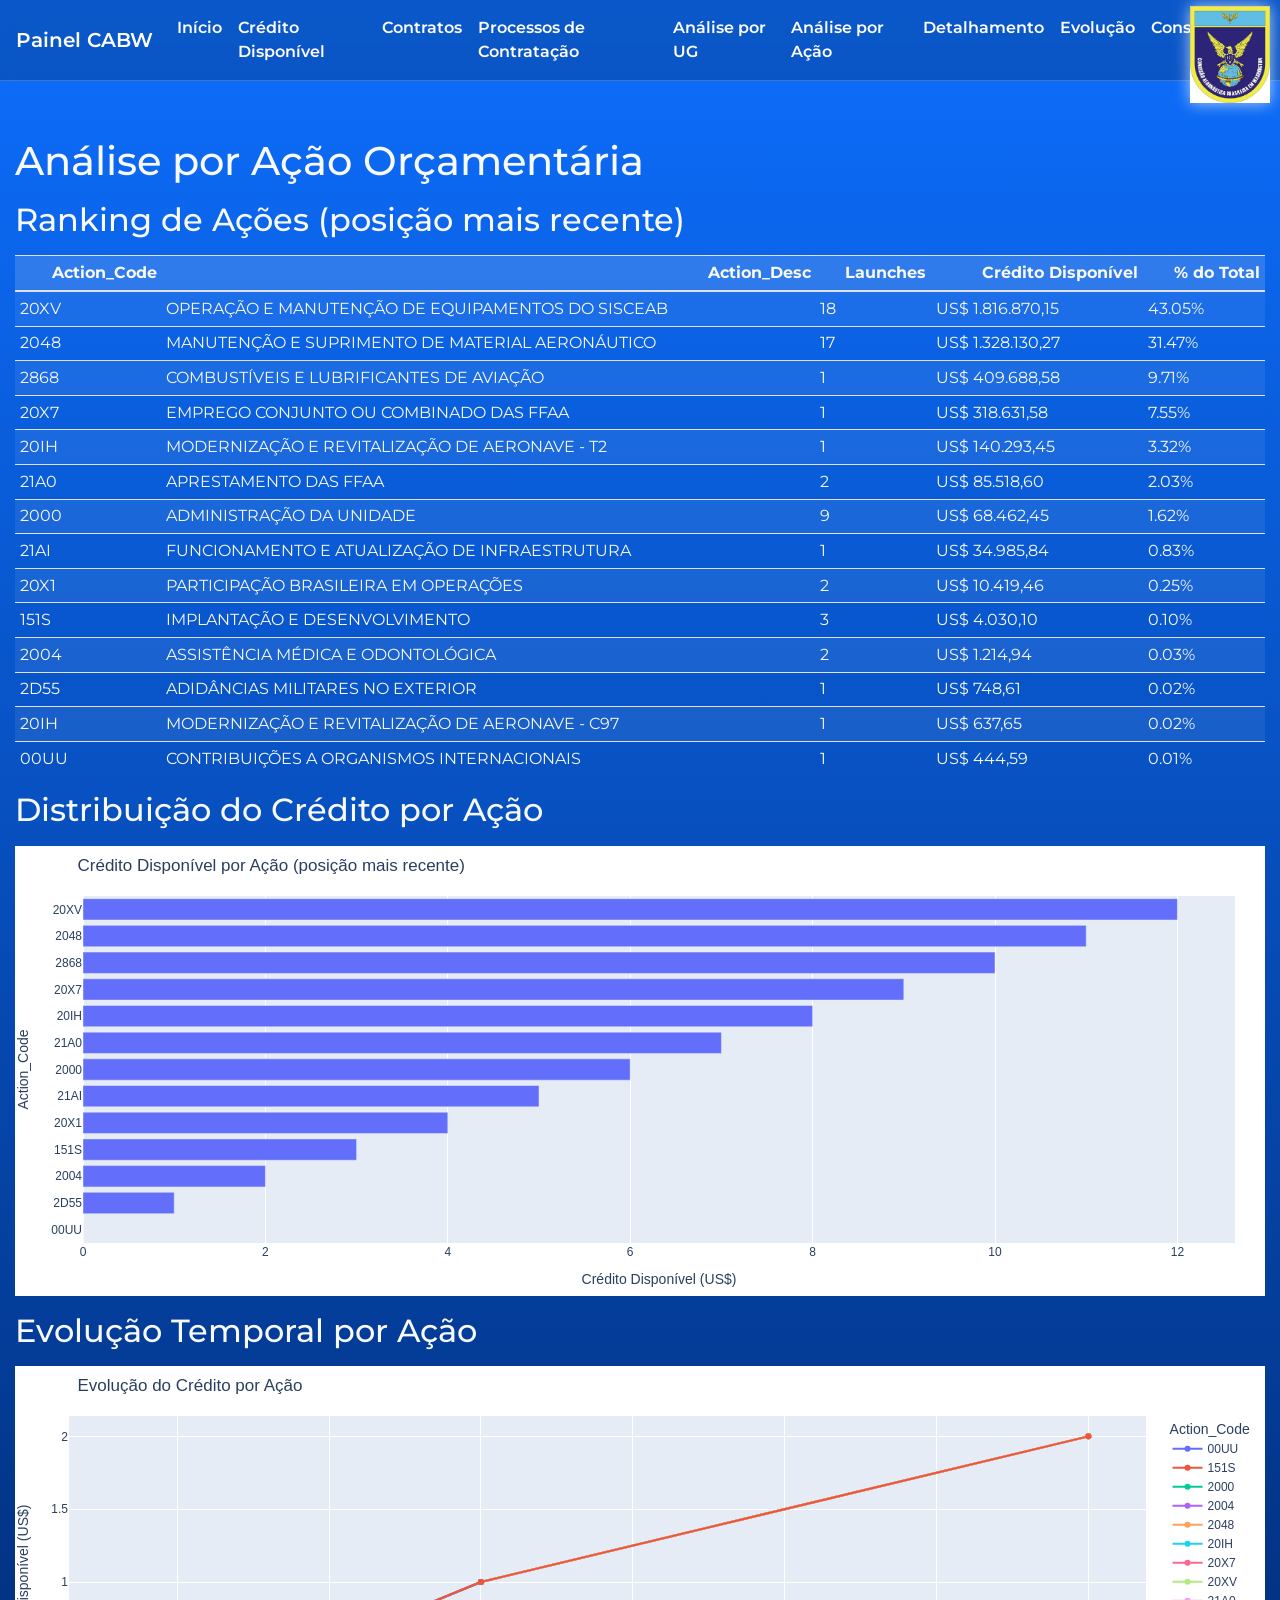
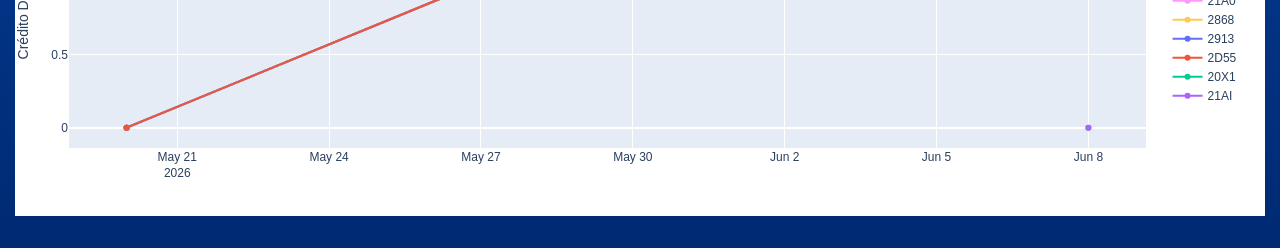
==== commit 1e227caa: "Add files via upload" ====
--- a/action.html
+++ b/action.html
@@ -12,7 +12,7 @@
     </head>
     <body>
     
-    <nav class="navbar navbar-expand-lg">
+    <nav class="navbar navbar-expand-lg navbar-dark bg-primary">
       <a class="navbar-brand" href="index.html">Painel CABW</a>
       <!-- Logo image pinned to the top right -->
       <img src="cabw_logo.png" alt="CABW logo" class="header-logo">
@@ -21,11 +21,11 @@
       </button>
       <div class="collapse navbar-collapse" id="navbarNav">
         <ul class="navbar-nav mr-auto">
-          <!-- Primary navigation to the main dashboards with icons -->
-          <li class="nav-item"><a class="nav-link" href="index.html"><img src="icons/home_icon.png" class="nav-icon" alt="">Início</a></li>
-          <li class="nav-item"><a class="nav-link" href="credito.html"><img src="icons/credit_icon.png" class="nav-icon" alt="">Crédito Disponível</a></li>
-          <li class="nav-item"><a class="nav-link" href="contratos.html"><img src="icons/contract_icon.png" class="nav-icon" alt="">Contratos</a></li>
-          <li class="nav-item"><a class="nav-link" href="processos.html"><img src="icons/process_icon.png" class="nav-icon" alt="">Processos de Contratação</a></li>
+          <!-- Primary navigation to the main dashboards -->
+          <li class="nav-item"><a class="nav-link" href="index.html">Início</a></li>
+          <li class="nav-item"><a class="nav-link" href="credito.html">Crédito Disponível</a></li>
+          <li class="nav-item"><a class="nav-link" href="contratos.html">Contratos</a></li>
+          <li class="nav-item"><a class="nav-link" href="processos.html">Processos de Contratação</a></li>
           <!-- Secondary navigation for the crédito disponível drill‑down pages -->
           <li class="nav-item"><a class="nav-link" href="ug.html">Análise por UG</a></li>
           <li class="nav-item active"><a class="nav-link" href="action.html">Análise por Ação</a></li>
